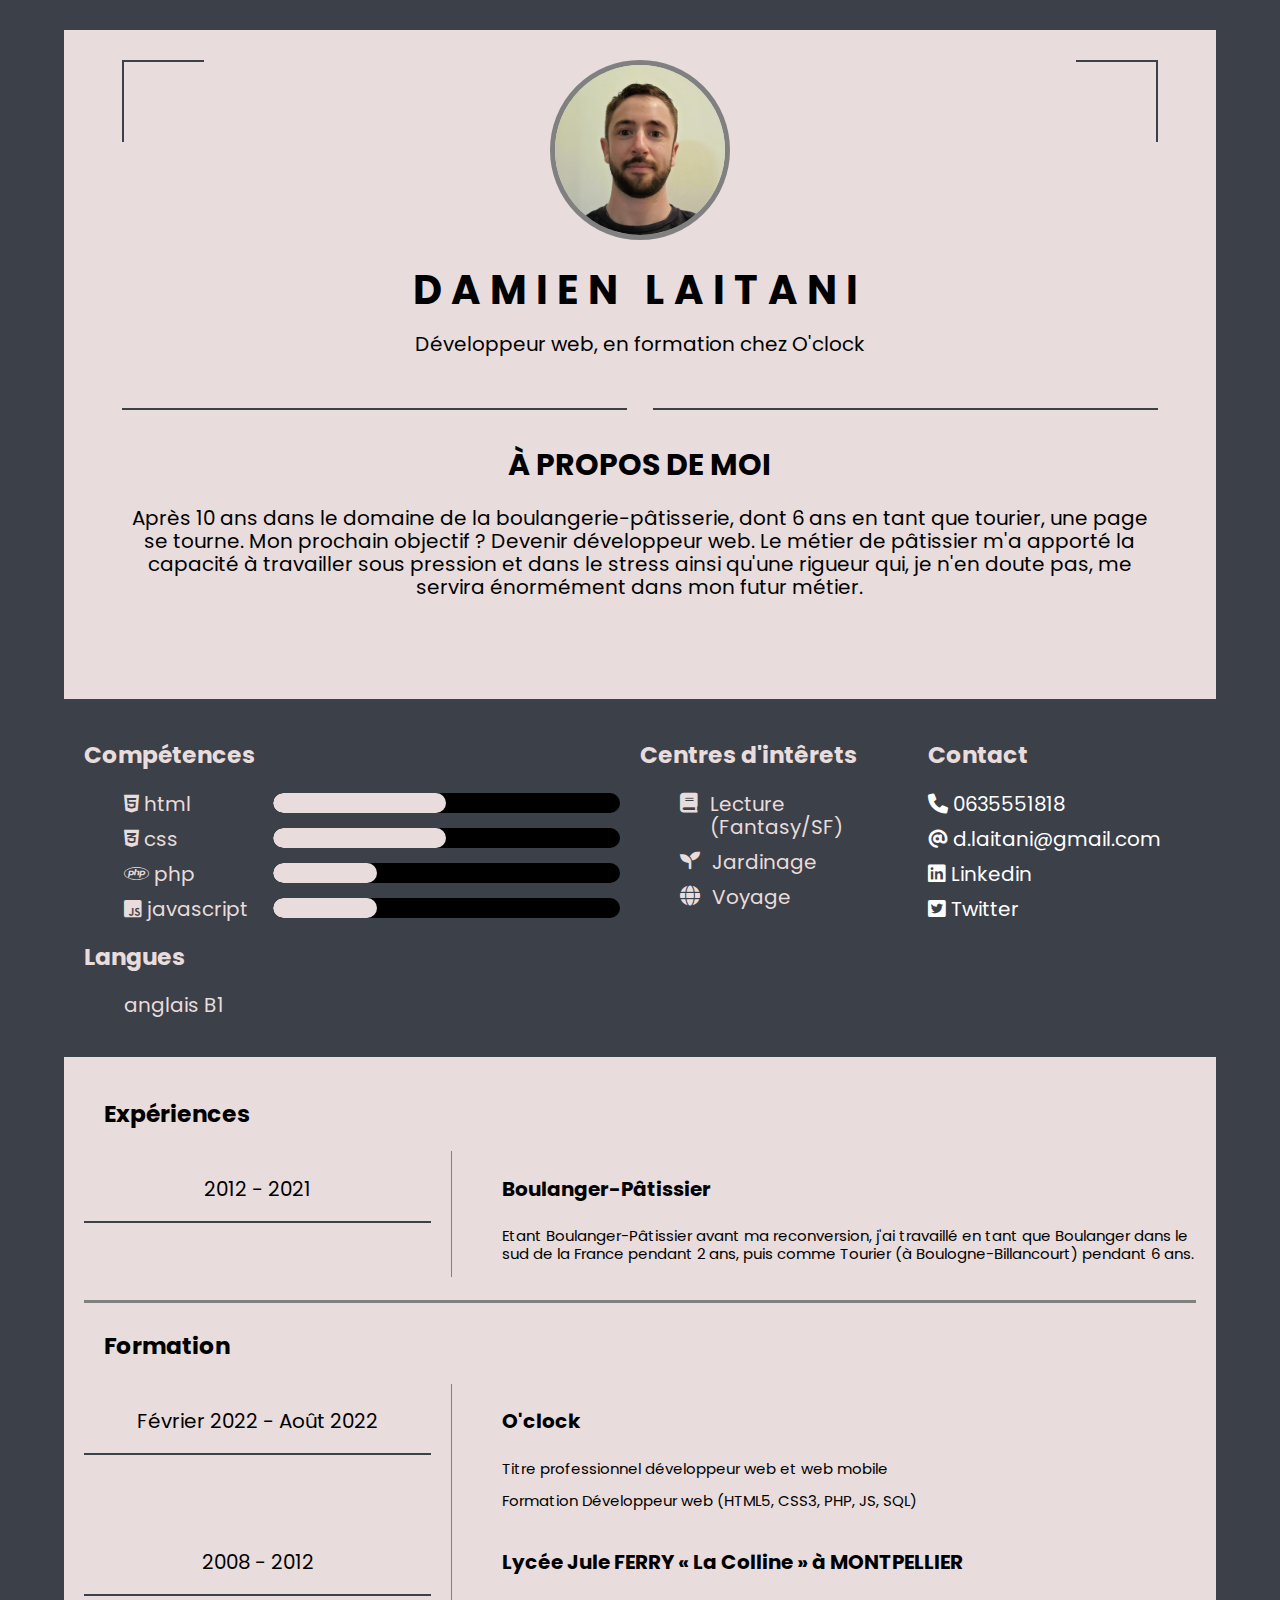
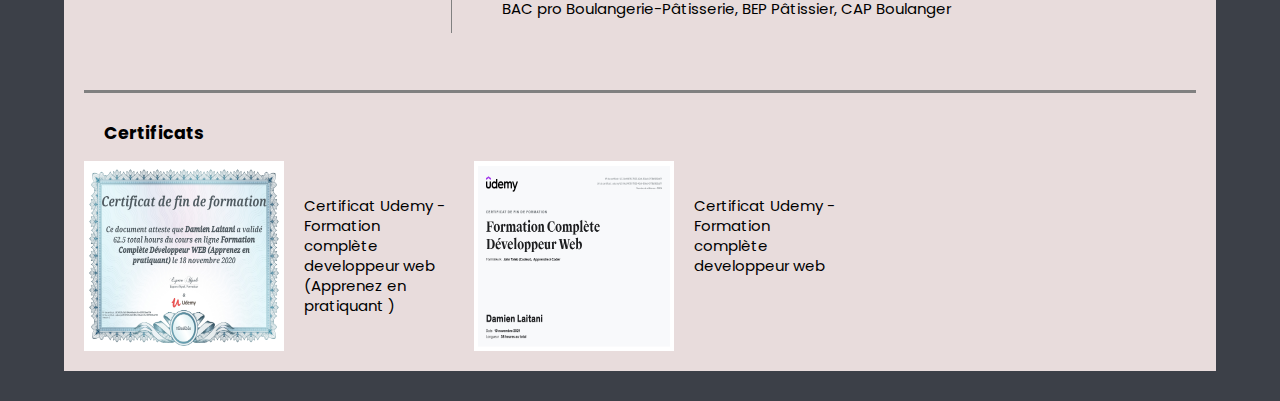
==== index.html @ facebe85 "css + icon" ====
<!DOCTYPE html>
<html lang="fr">

<head>
    <meta charset="UTF-8">
    <meta name="viewport" content="width=device-width, initial-scale=1.0">
    <title>CV - Damien Laitani</title>
    <link rel="preconnect" href="https://fonts.googleapis.com">
    <link rel="preconnect" href="https://fonts.gstatic.com" crossorigin>
    <link href="https://fonts.googleapis.com/css2?family=Poppins&display=swap" rel="stylesheet">
    <link rel="stylesheet" href="https://cdnjs.cloudflare.com/ajax/libs/font-awesome/6.0.0/css/all.min.css"
        integrity="sha512-9usAa10IRO0HhonpyAIVpjrylPvoDwiPUiKdWk5t3PyolY1cOd4DSE0Ga+ri4AuTroPR5aQvXU9xC6qOPnzFeg=="
        crossorigin="anonymous" referrerpolicy="no-referrer" />
    <link rel="stylesheet" href="./CSS/normalize.css">
    <link rel="stylesheet" href="./CSS/style.css">
</head>

<body>
    <div class="container">
        <header role="banner" class="header">
            <div class="header__image">
                <div class="coin left__coin"></div>
                <img src="./images/photo_profil.jpg" alt="" class="header__photo-profil">
                <div class="coin right__coin"></div>
            </div>
            <h1 class="header__title">damien laitani</h1>
            <p class="header__title__def">Développeur web, en formation chez O'clock</p>
            <div class="container__lines">
                <span class="lines left"></span>
                <span class="circle"></span>
                <span class="lines right"></span>
            </div>
            <h2 class="header__under-title">à propos de moi</h2>
            <p class="header__under-title__def">
                Après 10 ans dans le domaine de la boulangerie-pâtisserie, dont 6 ans en tant que tourier, une page se
                tourne.
                Mon prochain objectif ? Devenir développeur web.
                Le métier de pâtissier m'a apporté la capacité à travailler sous pression et dans le stress ainsi qu'une
                rigueur qui, je n'en doute pas, me servira énormément dans mon futur métier.
            </p>
        </header>
        <main>
            <section class="sections middle__section">
                <div class="middle__info competences">
                    <h3 class="section__middle__title">Compétences</h3>
                    <ul>

                        <li><span class="name__language"><i class="fa-brands fa-html5"></i> html</span> <span
                                class="container__bar"><span class="progress html__bar"></span></span></li>
                        <li><span class="name__language"><i class="fa-brands fa-css3-alt"></i> css</span> <span
                                class="container__bar"><span class="progress css__bar"></span></span></li>
                        <li><span class="name__language"><i class="fa-brands fa-php"></i> php</span> <span
                                class="container__bar"><span class="progress php__bar"></span></span></li>
                        <li><span class="name__language"><i class="fa-brands fa-js-square"></i> javascript</span>
                            <span class="container__bar"><span class="progress js__bar"></span></span></li>
                    </ul>
                    <h3 class="section__middle__title">Langues</h3>
                    <ul>
                        <li>anglais B1</li>
                    </ul>
                </div>
                <div class="middle__info interet">
                    <h3 class="section__middle__title">Centres d'intêrets</h3>
                    <ul>
                        <li><i class="fa-solid fa-book"></i> Lecture (Fantasy/SF)</li>
                        <li><i class="fa-solid fa-seedling"></i> Jardinage</li>
                        <li><i class="fa-solid fa-globe"></i> Voyage</li>
                    </ul>
                </div>
                <div class="middle__info contact">
                    <h3 class="section__middle__title">Contact</h3>
                    <a href="tel:+3335551818"><i class="fa-solid fa-phone"></i> 0635551818</a>
                    <a href="mailto:d.laitani@gmail.com"><i class="fa-solid fa-at"></i> d.laitani@gmail.com</a>
                    <a href="#"><i class="fa-brands fa-linkedin"></i> Linkedin</a>
                    <a href="#"><i class="fa-brands fa-twitter-square"></i> Twitter</a>
                </div>
            </section>

            <section class="sections main__section">
                <h3 class="section__main__title">Expériences</h3>

                <div class="container__item">
                    <div class="dates works__dates">
                        <p>2012 - 2021</p>
                    </div>
                    <div class="info__date works__experiences">
                        <h4>Boulanger-Pâtissier</h4>
                        <p>
                            Etant Boulanger-Pâtissier avant ma reconversion, j'ai travaillé en tant que Boulanger dans
                            le sud de
                            la France pendant 2 ans, puis comme Tourier (à Boulogne-Billancourt) pendant 6 ans.
                        </p>
                    </div>
                </div>

                <h3 class="section__main__title">Formation</h3>
                <div class="container__item">
                    <div class="dates formations__dates">
                        <p>Février 2022 - Août 2022</p>
                    </div>
                    <div class="info__date formations__names">
                        <h4>O'clock</h4>
                        <p>
                            Titre professionnel développeur web et web mobile
                        </p>
                        <p>
                            Formation Développeur web (HTML5, CSS3, PHP, JS, SQL)
                        </p>
                    </div>
                </div>

                <div class="container__item">
                    <div class="dates formations__dates">
                        <p>2008 - 2012</p>
                    </div>
                    <div class="info__date formations__names">
                        <h4>Lycée Jule FERRY « La Colline » à MONTPELLIER</h4>
                        <p>
                            BAC pro Boulangerie-Pâtisserie, BEP Pâtissier, CAP Boulanger
                        </p>
                    </div>
                </div>
            </section>
        </main>
        <footer>
            <h3 class="footer__title">Certificats</h3>
            <div class="footer__container__items">
                <div class="footer__item">
                    <img width="200px" src="./images/certificat1.jpg" alt="certificat Udemy">
                    <p>Certificat Udemy - Formation complète developpeur web (Apprenez en pratiquant )</p>
                </div>
                <div class="footer__item">
                    <img width="200px" src="./images/certificat2.jpg" alt="certificat Udemy">
                    <p>Certificat Udemy - Formation complète developpeur web</p>
                </div>
            </div>


        </footer>
    </div>

</body>

</html>
---- CSS/style.css ----
html {
    font-size: 62.5%;
    --background_fond: #3c4048;
    --background_color-light: #e8dcdc;
}


body {
    font-size: 2rem;
    font-family: 'Poppins', sans-serif;
    background-color: var(--background_fond);
}

/* Style du HEADER */

.container {
    width: 90%;
    margin: 3rem auto;
    background-color: var(--background_color-light);
}

.header {
    width: 90%;
    margin: 3rem auto;
    padding-bottom: 5rem;
    text-align: center;
}

.header__image {
    display: flex;
    justify-content: space-between;
    padding-top: 3rem;
}

.coin {
    width: 8rem;
    height: 8rem;
}

.left__coin {
    border-top: 2px solid var(--background_fond);
    border-left: 2px solid var(--background_fond);
}
.right__coin {
    border-top: 2px solid var(--background_fond);
    border-right: 2px solid var(--background_fond);
}

.header__photo-profil {
    width: 17rem;
    height: 17rem;
    border-radius: 50%;
    border: 0.5rem solid gray;  
}
.header__title {
    margin-bottom: 0;
    letter-spacing: 1rem;
}

.header__title__def {
    padding-bottom: 2rem;
}

.header__title,
.header__under-title {
    text-transform: uppercase;
}


.header__under-title__def {
    text-align: center;
}

.container__lines {
    display: flex;
    justify-content: center;
    align-items: center;
}

.header .lines {
    display: inline-block;
    position: relative;
    height: 0;
    width: 50%;
    border-bottom: 2px solid var(--background_fond);
    animation: animLines 3s ease-out;
}

.header .right {
    transform-origin: right;
}

.header .left {
    transform-origin: left;
}

.circle {
    display: inline-block;
    width: 13px;
    height: 13px;
    border: 2px solid var(--background_fond);
    border-radius: 50%;
    margin: 0.5rem;
    opacity: 0;
    animation: animCircle 2s ease-out 1.5s forwards;
}

/* Style du middle__section */

.middle__section {
    display: flex;
    column-gap: 2rem ;
    background-color: var(--background_fond);
    color: var(--background_color-light);
}

.competences {
    flex: 2;
}

.interet {
    flex: 1;  
}

.contact {
    flex: 1;      
}

.section__middle__title,
.middle__section li,
.contact a{
    text-align:left ;
}

.middle__info {
    width: calc(100% / 3);
}

.middle__section ul {
    list-style: none;
}

.middle__section li {
    display: flex;
    justify-content: space-between;
    margin-bottom: 1.2rem;
}

.container__bar {
    display: inline-block;
    width: 70%;
    height: 2rem;
    border-radius: 1rem;
    background-color: black;
    overflow: hidden;
}

.progress {
    display: inline-block;
    width: 50%;
    border-radius: 1rem;
    height: 2rem;
    background-color: var(--background_color-light);
    animation: animProgressBar 2s ease-out;
    transform-origin: left;

}

.php__bar,
.js__bar {
    width: 30%;
}

.competences li:nth-child(4n) {
    content: '\f3b9';
}

.interet li {
    justify-content: flex-start;
}

.interet i {
    margin-right: 1.2rem;
}

.contact a {
    display: block;
    color: white;
    text-decoration: none;
    margin-bottom: 1.2rem;
}

/* style du main__section*/

.container__item {
    display: flex;
    align-items: baseline;
    column-gap: 2rem;
}

.info__date:first-child {
    border-bottom: 2px solid var(--background_fond);
}

.dates {
    flex: 1;
    border-bottom: 2px solid var(--background_fond);
}

.info__date {
    flex: 2;
    padding-left: 5rem;
    border-left: 1px solid grey;
    text-align: left;
}

.info__date p {
    font-size: 1.5rem;
}

.sections {
    text-align: center;
    padding: 2rem;
}

.section__main__title {
    text-align: left;
    padding-left: 2rem;
}

.section__main__title:not(:first-child) {
    border-top: 3px solid grey;
    padding-top: 3rem;
}

/* Footer */
footer {
    padding: 2rem;
    font-size: 1.5rem;
}

.footer__title {
    border-top: 3px solid grey;
    padding-top: 3rem;
    padding-left: 2rem;
}

.footer__container__items {
    display: flex;
    justify-content: flex-start;
    width: min-content;
}

.footer__item {
    display: flex;
}

.footer__item  p {
    width: 15rem;
    padding: 2rem;
    line-height: 2rem;
}
/* Animations */

@keyframes animLines {
    0% {
        transform: scaleX(0);
        /* opacity: .1; */
    }
    
    100% {
        /* opacity: 1; */
        transform: scaleX(1);
    }
}

@keyframes animProgressBar {
    0% {
        transform: scaleX(0);
    }
    100% {
        transform: scaleX(1);
    }
}

@keyframes animCircle {
    0% {
        opacity: .1;
    }

    15% {
        opacity: .2;
    }

    30% {
        opacity: .5;
    }

    60% {
        opacity: .7;
    }

    100% {
        opacity: 1;
    }
}
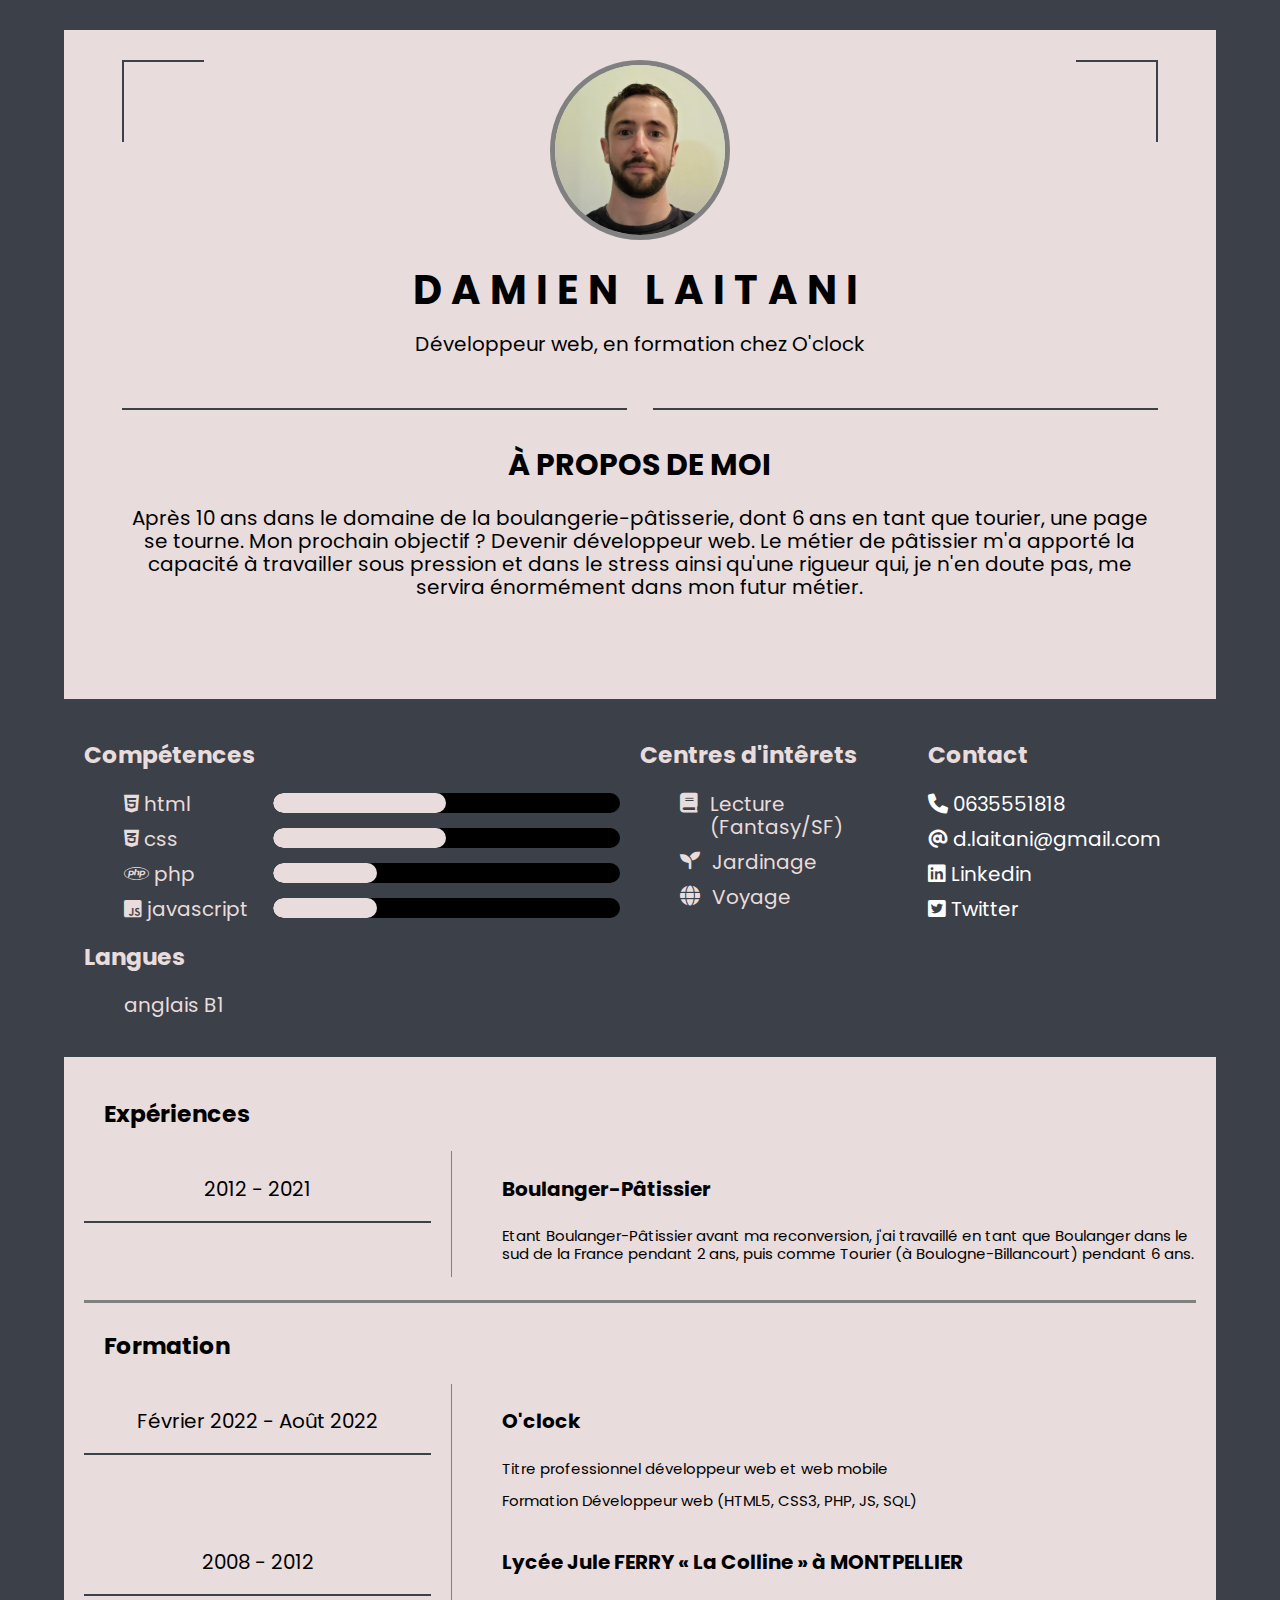
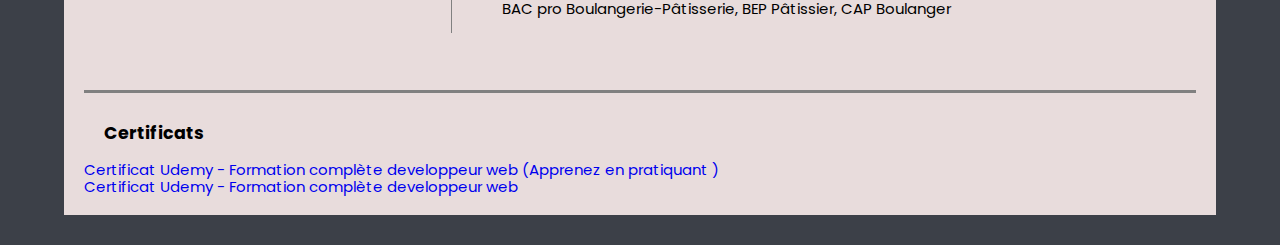
==== commit e9ef3541: "ajout liens vers photos des certifs" ====
--- a/index.html
+++ b/index.html
@@ -122,20 +122,14 @@
                 </div>
             </section>
         </main>
-        <footer>
+        <footer class="footer">
             <h3 class="footer__title">Certificats</h3>
-            <div class="footer__container__items">
-                <div class="footer__item">
-                    <img width="200px" src="./images/certificat1.jpg" alt="certificat Udemy">
-                    <p>Certificat Udemy - Formation complète developpeur web (Apprenez en pratiquant )</p>
-                </div>
-                <div class="footer__item">
-                    <img width="200px" src="./images/certificat2.jpg" alt="certificat Udemy">
-                    <p>Certificat Udemy - Formation complète developpeur web</p>
-                </div>
-            </div>
-
-
+            <a class="footer__item" href="./images/certificat1.jpg" target="_blank">Certificat Udemy - Formation
+                complète developpeur
+                web (Apprenez en pratiquant )</a>
+            <a class="footer__item" href="./images/certificat2.jpg" target="_blank">Certificat Udemy - Formation
+                complète developpeur
+                web</a>
         </footer>
     </div>
 
--- a/CSS/style.css
+++ b/CSS/style.css
@@ -245,20 +245,9 @@
     padding-left: 2rem;
 }
 
-.footer__container__items {
-    display: flex;
-    justify-content: flex-start;
-    width: min-content;
-}
-
 .footer__item {
-    display: flex;
-}
-
-.footer__item  p {
-    width: 15rem;
-    padding: 2rem;
-    line-height: 2rem;
+    display: block;
+    text-decoration: none;
 }
 /* Animations */
 
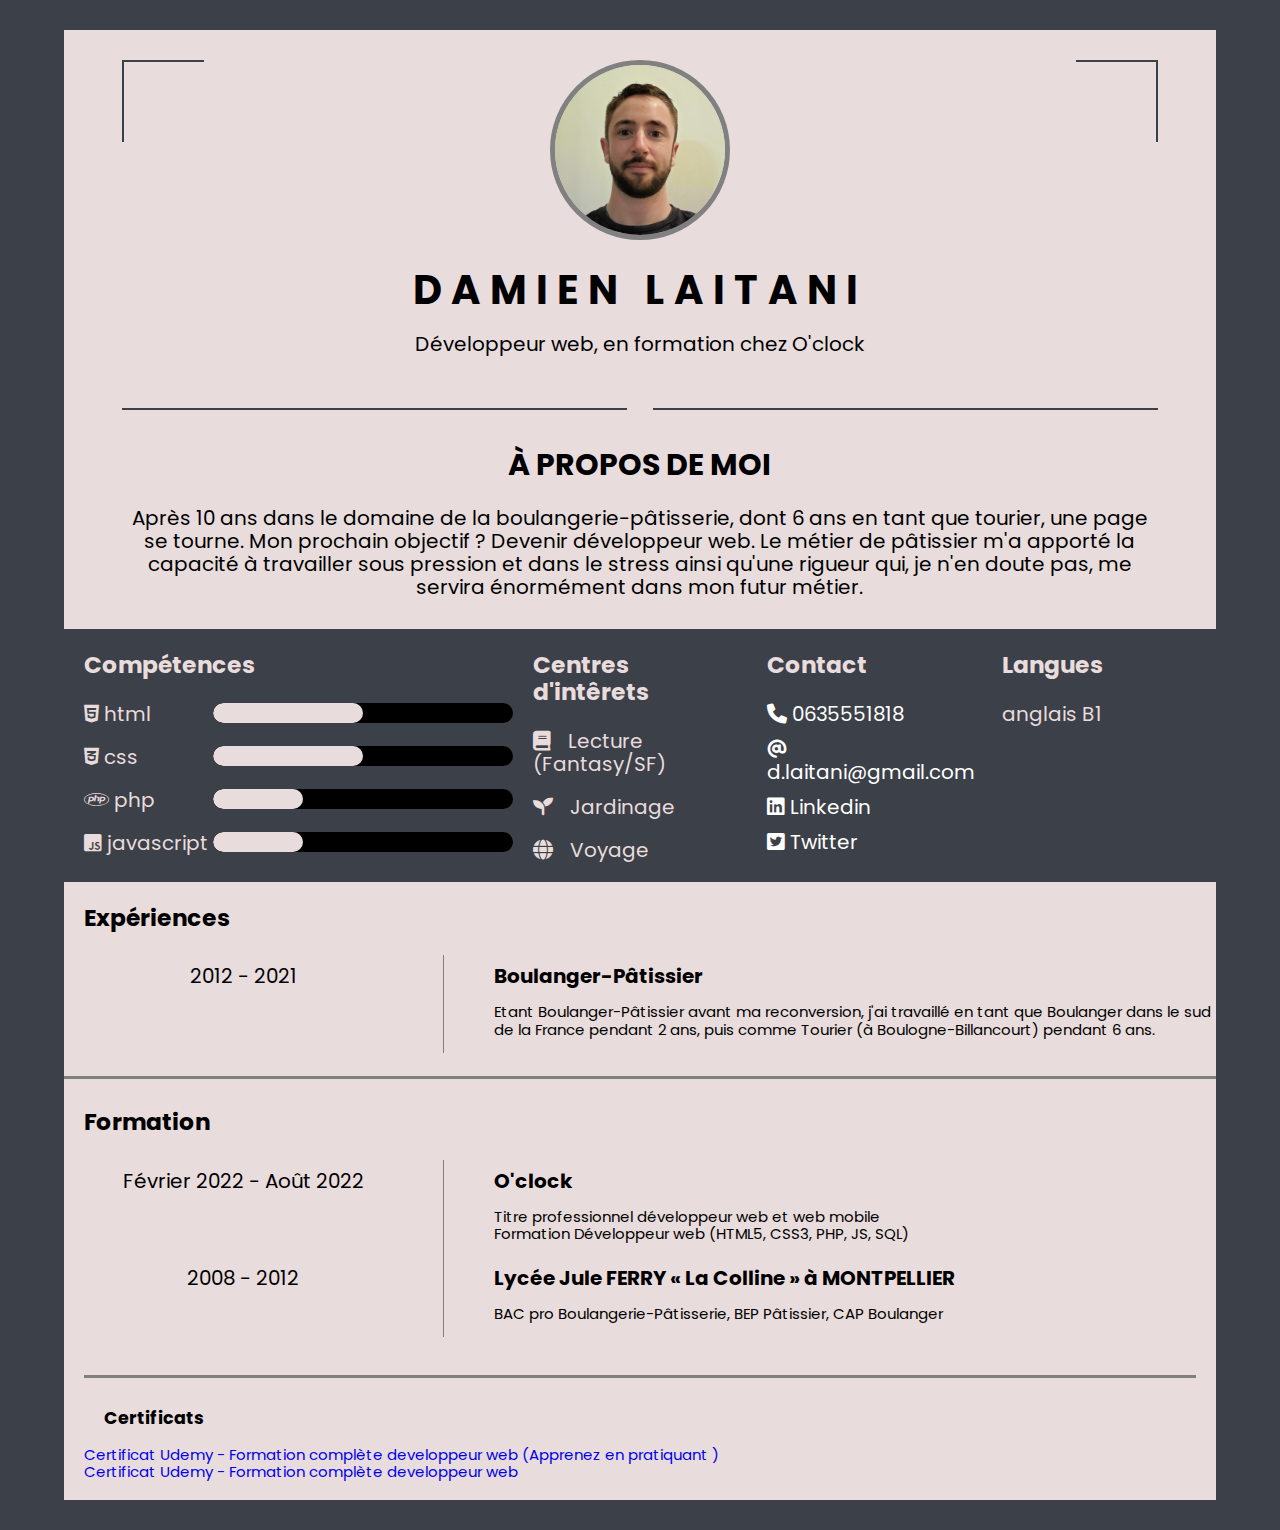
==== commit 19f48b8b: "WIP optimisation affichage" ====
--- a/index.html
+++ b/index.html
@@ -43,30 +43,23 @@
             <section class="sections middle__section">
                 <div class="middle__info competences">
                     <h3 class="section__middle__title">Compétences</h3>
-                    <ul>
+                    <p><span class="name__language"><i class="fa-brands fa-html5"></i> html</span> <span
+                            class="container__bar"><span class="progress html__bar"></span></span></p>
+                    <p><span class="name__language"><i class="fa-brands fa-css3-alt"></i> css</span> <span
+                            class="container__bar"><span class="progress css__bar"></span></span></p>
+                    <p><span class="name__language"><i class="fa-brands fa-php"></i> php</span> <span
+                            class="container__bar"><span class="progress php__bar"></span></span></p>
+                    <p><span class="name__language"><i class="fa-brands fa-js-square"></i> javascript</span>
+                        <span class="container__bar"><span class="progress js__bar"></span></span></p>
+                </div>
 
-                        <li><span class="name__language"><i class="fa-brands fa-html5"></i> html</span> <span
-                                class="container__bar"><span class="progress html__bar"></span></span></li>
-                        <li><span class="name__language"><i class="fa-brands fa-css3-alt"></i> css</span> <span
-                                class="container__bar"><span class="progress css__bar"></span></span></li>
-                        <li><span class="name__language"><i class="fa-brands fa-php"></i> php</span> <span
-                                class="container__bar"><span class="progress php__bar"></span></span></li>
-                        <li><span class="name__language"><i class="fa-brands fa-js-square"></i> javascript</span>
-                            <span class="container__bar"><span class="progress js__bar"></span></span></li>
-                    </ul>
-                    <h3 class="section__middle__title">Langues</h3>
-                    <ul>
-                        <li>anglais B1</li>
-                    </ul>
-                </div>
                 <div class="middle__info interet">
                     <h3 class="section__middle__title">Centres d'intêrets</h3>
-                    <ul>
-                        <li><i class="fa-solid fa-book"></i> Lecture (Fantasy/SF)</li>
-                        <li><i class="fa-solid fa-seedling"></i> Jardinage</li>
-                        <li><i class="fa-solid fa-globe"></i> Voyage</li>
-                    </ul>
+                    <p class="item"><i class="fa-solid fa-book"></i> Lecture (Fantasy/SF)</p>
+                    <p class="item"><i class="fa-solid fa-seedling"></i> Jardinage</p>
+                    <p class="item"><i class="fa-solid fa-globe"></i> Voyage</p>
                 </div>
+
                 <div class="middle__info contact">
                     <h3 class="section__middle__title">Contact</h3>
                     <a href="tel:+3335551818"><i class="fa-solid fa-phone"></i> 0635551818</a>
@@ -74,17 +67,21 @@
                     <a href="#"><i class="fa-brands fa-linkedin"></i> Linkedin</a>
                     <a href="#"><i class="fa-brands fa-twitter-square"></i> Twitter</a>
                 </div>
+
+                <div class="middle__info language">
+                    <h3 class="section__middle__title">Langues</h3>
+                    <p>anglais B1</p>
+                </div>
             </section>
 
             <section class="sections main__section">
                 <h3 class="section__main__title">Expériences</h3>
 
                 <div class="container__item">
-                    <div class="dates works__dates">
-                        <p>2012 - 2021</p>
-                    </div>
+
+                    <p class="date">2012 - 2021</p>
                     <div class="info__date works__experiences">
-                        <h4>Boulanger-Pâtissier</h4>
+                        <h4 class="section__main__under-title">Boulanger-Pâtissier</h4>
                         <p>
                             Etant Boulanger-Pâtissier avant ma reconversion, j'ai travaillé en tant que Boulanger dans
                             le sud de
@@ -95,26 +92,22 @@
 
                 <h3 class="section__main__title">Formation</h3>
                 <div class="container__item">
-                    <div class="dates formations__dates">
-                        <p>Février 2022 - Août 2022</p>
-                    </div>
+
+                    <p class="date">Février 2022 - Août 2022</p>
                     <div class="info__date formations__names">
-                        <h4>O'clock</h4>
+                        <h4 class="section__main__under-title">O'clock</h4>
                         <p>
-                            Titre professionnel développeur web et web mobile
-                        </p>
-                        <p>
+                            Titre professionnel développeur web et web mobile <br>
                             Formation Développeur web (HTML5, CSS3, PHP, JS, SQL)
                         </p>
                     </div>
                 </div>
 
                 <div class="container__item">
-                    <div class="dates formations__dates">
-                        <p>2008 - 2012</p>
-                    </div>
+
+                    <p class="date">2008 - 2012</p>
                     <div class="info__date formations__names">
-                        <h4>Lycée Jule FERRY « La Colline » à MONTPELLIER</h4>
+                        <h4 class="section__main__under-title">Lycée Jule FERRY « La Colline » à MONTPELLIER</h4>
                         <p>
                             BAC pro Boulangerie-Pâtisserie, BEP Pâtissier, CAP Boulanger
                         </p>
--- a/CSS/style.css
+++ b/CSS/style.css
@@ -21,8 +21,8 @@
 
 .header {
     width: 90%;
-    margin: 3rem auto;
-    padding-bottom: 5rem;
+    margin: auto;
+    padding-bottom: 1rem;
     text-align: center;
 }
 
@@ -110,6 +110,7 @@
 .middle__section {
     display: flex;
     column-gap: 2rem ;
+    padding-left: 2rem;
     background-color: var(--background_fond);
     color: var(--background_color-light);
 }
@@ -125,9 +126,12 @@
 .contact {
     flex: 1;      
 }
+.language {
+    flex: 1;      
+}
 
 .section__middle__title,
-.middle__section li,
+.middle__section p,
 .contact a{
     text-align:left ;
 }
@@ -136,14 +140,14 @@
     width: calc(100% / 3);
 }
 
-.middle__section ul {
-    list-style: none;
-}
-
-.middle__section li {
+.competences p {
     display: flex;
     justify-content: space-between;
     margin-bottom: 1.2rem;
+}
+
+.item {
+    text-align: left;
 }
 
 .container__bar {
@@ -198,18 +202,15 @@
     column-gap: 2rem;
 }
 
-.info__date:first-child {
-    border-bottom: 2px solid var(--background_fond);
-}
-
-.dates {
+.date {
     flex: 1;
-    border-bottom: 2px solid var(--background_fond);
+    margin: 0;
 }
 
 .info__date {
     flex: 2;
     padding-left: 5rem;
+    padding-right: 0.5rem;
     border-left: 1px solid grey;
     text-align: left;
 }
@@ -220,7 +221,6 @@
 
 .sections {
     text-align: center;
-    padding: 2rem;
 }
 
 .section__main__title {
@@ -231,6 +231,10 @@
 .section__main__title:not(:first-child) {
     border-top: 3px solid grey;
     padding-top: 3rem;
+}
+
+.section__main__under-title {
+    margin: 1rem 0;
 }
 
 /* Footer */
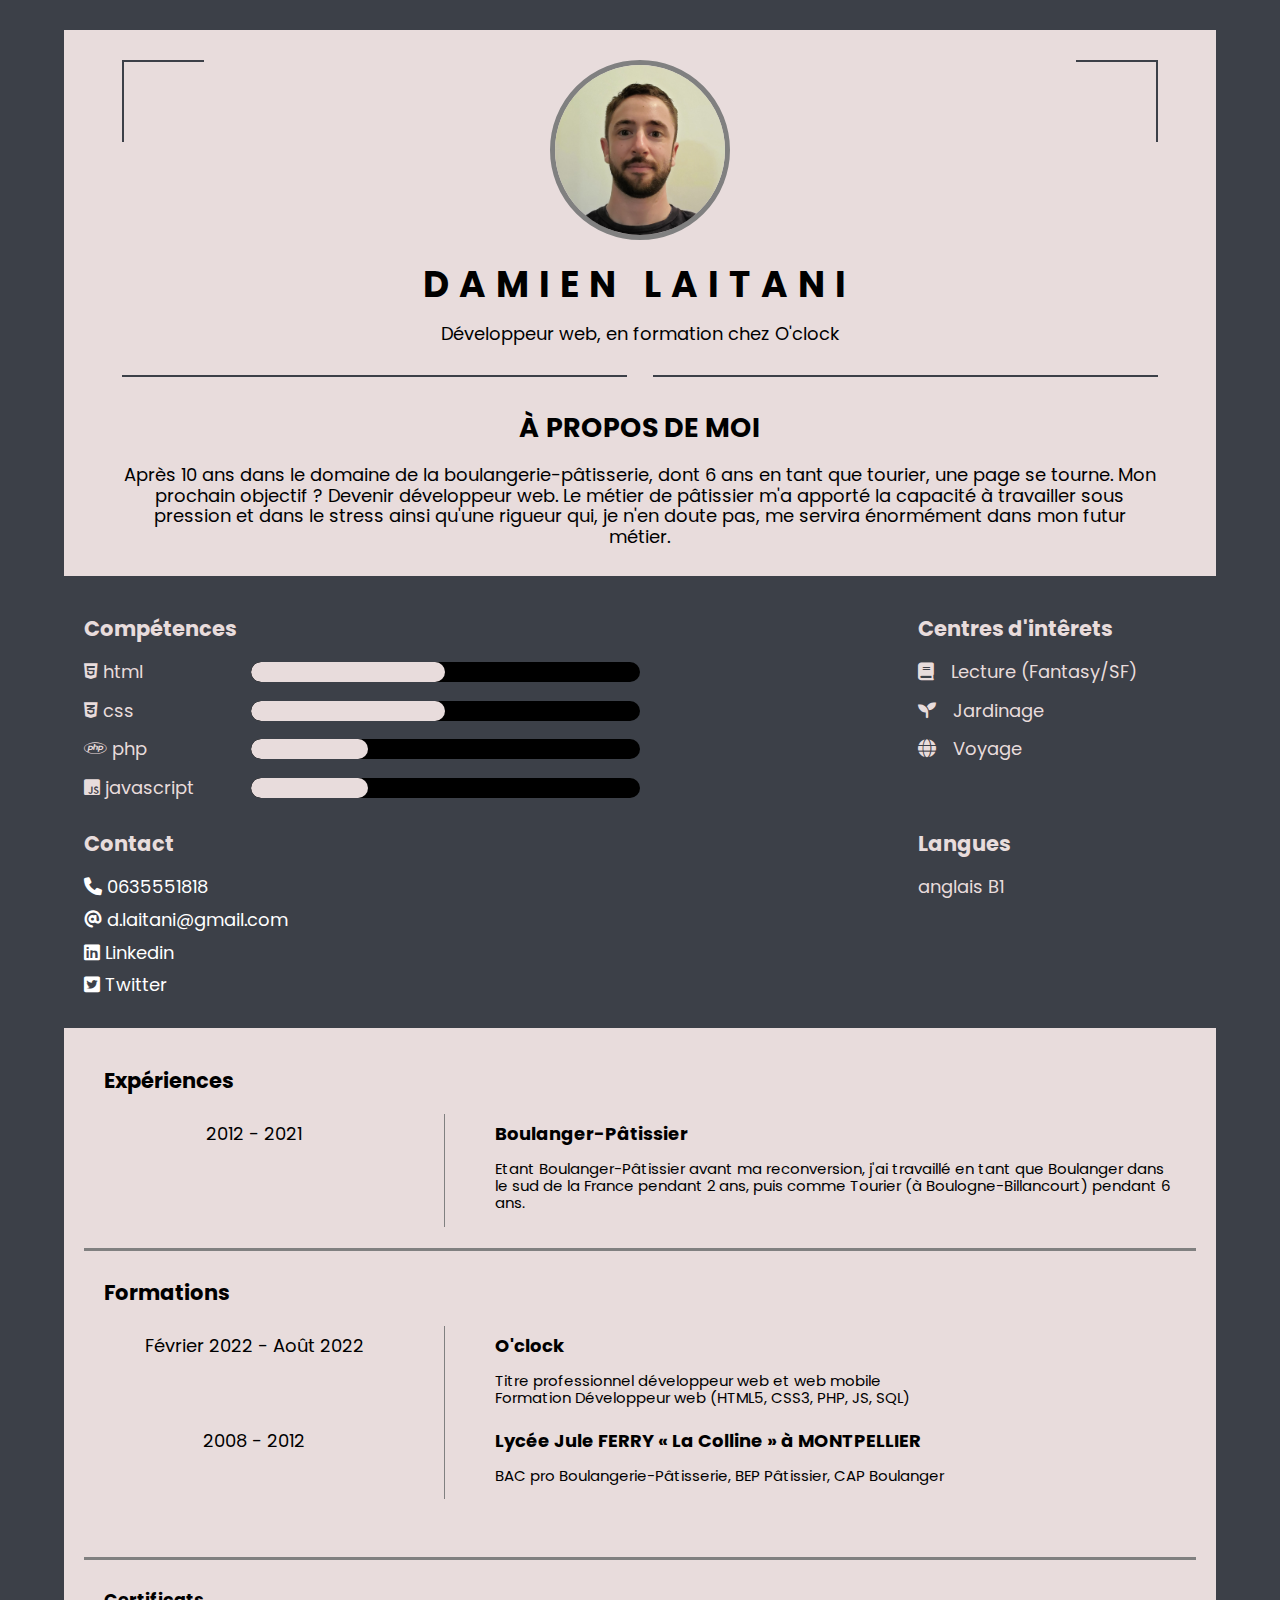
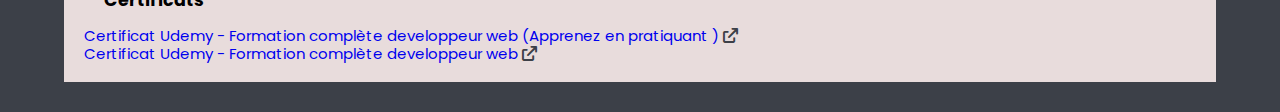
==== commit a4b05c7a: "ajout du responsive + icon footer" ====
--- a/index.html
+++ b/index.html
@@ -31,7 +31,7 @@
                 <span class="lines right"></span>
             </div>
             <h2 class="header__under-title">à propos de moi</h2>
-            <p class="header__under-title__def">
+            <p class="header__under-def">
                 Après 10 ans dans le domaine de la boulangerie-pâtisserie, dont 6 ans en tant que tourier, une page se
                 tourne.
                 Mon prochain objectif ? Devenir développeur web.
@@ -90,7 +90,7 @@
                     </div>
                 </div>
 
-                <h3 class="section__main__title">Formation</h3>
+                <h3 class="section__main__title">Formations</h3>
                 <div class="container__item">
 
                     <p class="date">Février 2022 - Août 2022</p>
@@ -119,10 +119,10 @@
             <h3 class="footer__title">Certificats</h3>
             <a class="footer__item" href="./images/certificat1.jpg" target="_blank">Certificat Udemy - Formation
                 complète developpeur
-                web (Apprenez en pratiquant )</a>
+                web (Apprenez en pratiquant ) <i class="fa fa-external-link"></i></a>
             <a class="footer__item" href="./images/certificat2.jpg" target="_blank">Certificat Udemy - Formation
                 complète developpeur
-                web</a>
+                web <i class="fa fa-external-link"></i></a>
         </footer>
     </div>
 
--- a/CSS/style.css
+++ b/CSS/style.css
@@ -6,7 +6,7 @@
 
 
 body {
-    font-size: 2rem;
+    font-size: 1.8rem;
     font-family: 'Poppins', sans-serif;
     background-color: var(--background_fond);
 }
@@ -58,7 +58,7 @@
 }
 
 .header__title__def {
-    padding-bottom: 2rem;
+    /* padding-bottom: 2rem; */
 }
 
 .header__title,
@@ -67,7 +67,7 @@
 }
 
 
-.header__under-title__def {
+.header__under-def {
     text-align: center;
 }
 
@@ -109,35 +109,35 @@
 
 .middle__section {
     display: flex;
-    column-gap: 2rem ;
-    padding-left: 2rem;
+    flex-wrap: nowrap;
+    column-gap: 2rem;
     background-color: var(--background_fond);
     color: var(--background_color-light);
 }
 
 .competences {
-    flex: 2;
+    /* flex: 2; */
+    width: calc(100%/2);
 }
 
 .interet {
-    flex: 1;  
+    /* flex: 1;   */
+    width: calc(100%/4);
 }
 
 .contact {
-    flex: 1;      
+    /* flex: 1;   */
+    width: calc(100%/4);    
 }
 .language {
-    flex: 1;      
+    /* flex: 0.5;   */
+    width: calc(100%/4);    
 }
 
 .section__middle__title,
 .middle__section p,
 .contact a{
     text-align:left ;
-}
-
-.middle__info {
-    width: calc(100% / 3);
 }
 
 .competences p {
@@ -210,7 +210,7 @@
 .info__date {
     flex: 2;
     padding-left: 5rem;
-    padding-right: 0.5rem;
+    padding-right: 2rem;
     border-left: 1px solid grey;
     text-align: left;
 }
@@ -221,6 +221,7 @@
 
 .sections {
     text-align: center;
+    padding: 2rem;
 }
 
 .section__main__title {
@@ -253,6 +254,10 @@
     display: block;
     text-decoration: none;
 }
+
+.fa-external-link {
+    color: var(--background_fond);
+}
 /* Animations */
 
 @keyframes animLines {
@@ -297,3 +302,32 @@
         opacity: 1;
     }
 }
+
+
+@media screen and (max-width: 1450px) {
+    .middle__section {
+        flex-wrap: wrap;
+        justify-content: space-between;
+        align-items: baseline;
+    }
+}
+
+@media screen and (max-width: 1150px) {
+    
+    .middle__info {
+        width: 30rem;
+    }
+}
+
+@media screen and (max-width: 740px) {
+    .header__under-def {
+        font-size: 1.5rem;
+    }
+    .middle__section {
+        justify-content: center;
+    }
+    .middle__info {
+        width: 100%;
+    }
+
+}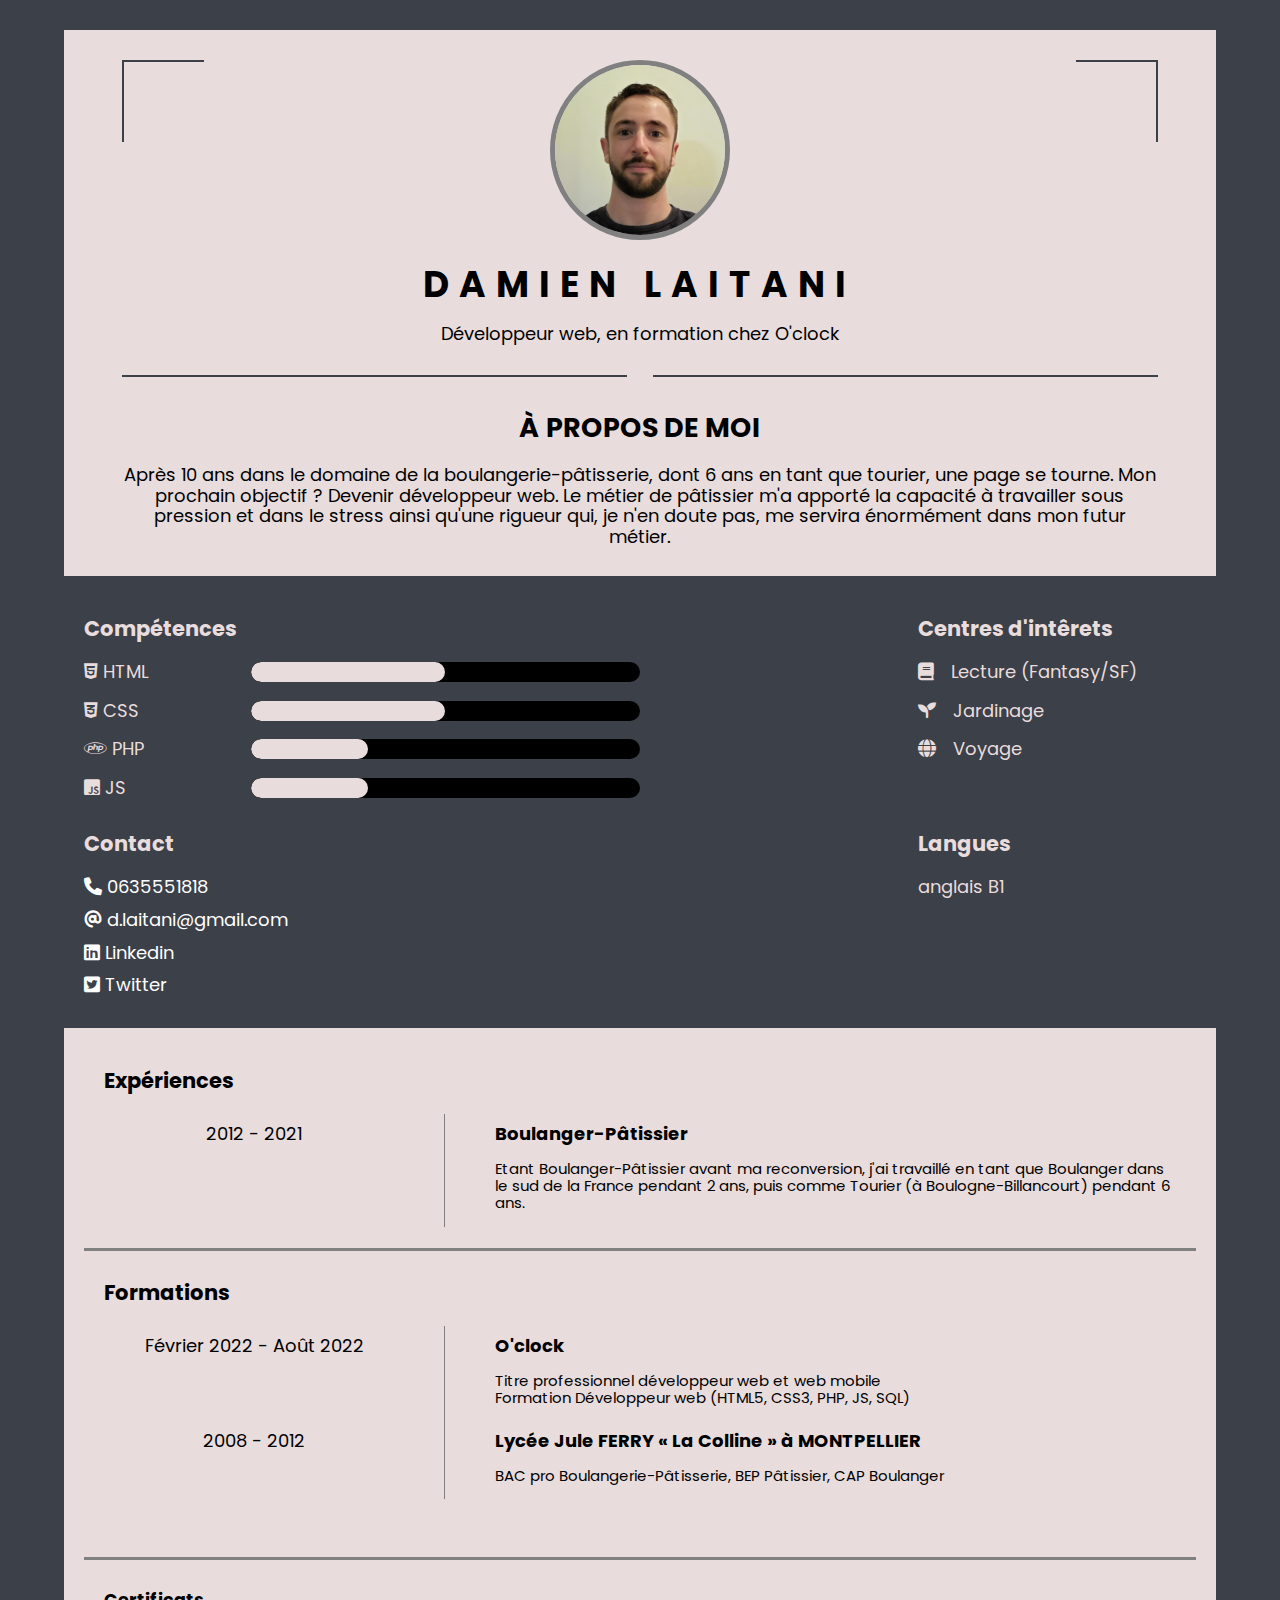
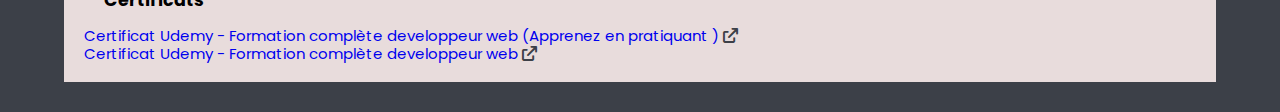
==== commit 885f392e: "HTML - mise en Majuscule des compétences" ====
--- a/index.html
+++ b/index.html
@@ -43,13 +43,13 @@
             <section class="sections middle__section">
                 <div class="middle__info competences">
                     <h3 class="section__middle__title">Compétences</h3>
-                    <p><span class="name__language"><i class="fa-brands fa-html5"></i> html</span> <span
+                    <p><span class="name__language"><i class="fa-brands fa-html5"></i> HTML</span> <span
                             class="container__bar"><span class="progress html__bar"></span></span></p>
-                    <p><span class="name__language"><i class="fa-brands fa-css3-alt"></i> css</span> <span
+                    <p><span class="name__language"><i class="fa-brands fa-css3-alt"></i> CSS</span> <span
                             class="container__bar"><span class="progress css__bar"></span></span></p>
-                    <p><span class="name__language"><i class="fa-brands fa-php"></i> php</span> <span
+                    <p><span class="name__language"><i class="fa-brands fa-php"></i> PHP</span> <span
                             class="container__bar"><span class="progress php__bar"></span></span></p>
-                    <p><span class="name__language"><i class="fa-brands fa-js-square"></i> javascript</span>
+                    <p><span class="name__language"><i class="fa-brands fa-js-square"></i> JS</span>
                         <span class="container__bar"><span class="progress js__bar"></span></span></p>
                 </div>
 
--- a/CSS/style.css
+++ b/CSS/style.css
@@ -55,10 +55,6 @@
 .header__title {
     margin-bottom: 0;
     letter-spacing: 1rem;
-}
-
-.header__title__def {
-    /* padding-bottom: 2rem; */
 }
 
 .header__title,
@@ -131,7 +127,7 @@
 }
 .language {
     /* flex: 0.5;   */
-    width: calc(100%/4);    
+    width: calc(100%/6);    
 }
 
 .section__middle__title,
@@ -310,6 +306,10 @@
         justify-content: space-between;
         align-items: baseline;
     }
+    .language {
+        /* flex: 0.5;   */
+        width: calc(100%/4);    
+    }
 }
 
 @media screen and (max-width: 1150px) {
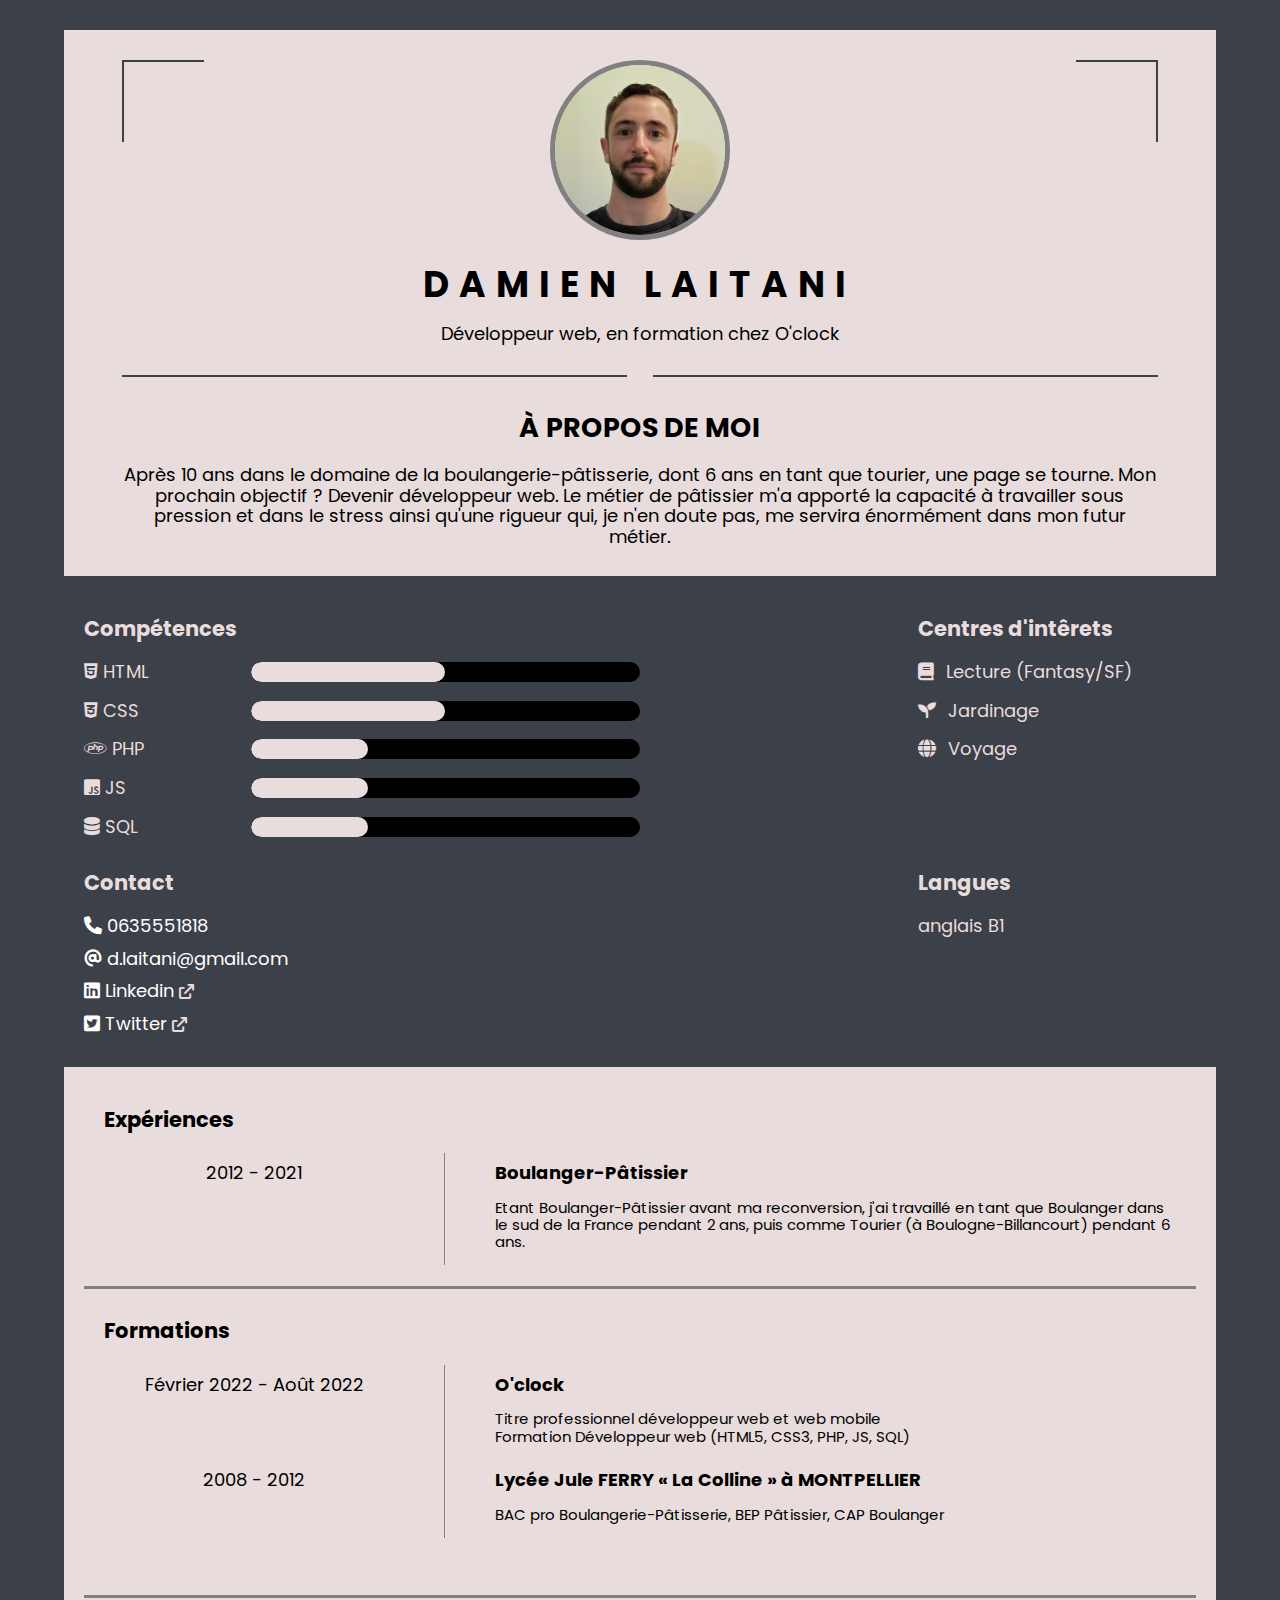
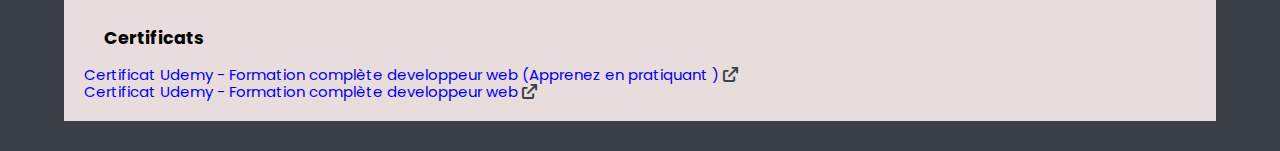
==== commit a5d34a42: "ajout href contact + :hover sur les balises 'a'" ====
--- a/index.html
+++ b/index.html
@@ -43,29 +43,43 @@
             <section class="sections middle__section">
                 <div class="middle__info competences">
                     <h3 class="section__middle__title">Compétences</h3>
-                    <p><span class="name__language"><i class="fa-brands fa-html5"></i> HTML</span> <span
-                            class="container__bar"><span class="progress html__bar"></span></span></p>
-                    <p><span class="name__language"><i class="fa-brands fa-css3-alt"></i> CSS</span> <span
-                            class="container__bar"><span class="progress css__bar"></span></span></p>
-                    <p><span class="name__language"><i class="fa-brands fa-php"></i> PHP</span> <span
-                            class="container__bar"><span class="progress php__bar"></span></span></p>
-                    <p><span class="name__language"><i class="fa-brands fa-js-square"></i> JS</span>
-                        <span class="container__bar"><span class="progress js__bar"></span></span></p>
+                    <p>
+                        <span class="name__language"><i class="fa-brands fa-html5"></i> HTML</span>
+                        <span class="container__bar"><span class="progress html__bar"></span></span>
+                    </p>
+                    <p>
+                        <span class="name__language"><i class="fa-brands fa-css3-alt"></i> CSS</span>
+                        <span class="container__bar"><span class="progress css__bar"></span></span>
+                    </p>
+                    <p>
+                        <span class="name__language"><i class="fa-brands fa-php"></i> PHP</span>
+                        <span class="container__bar"><span class="progress php__bar"></span></span>
+                    </p>
+                    <p>
+                        <span class="name__language"><i class="fa-brands fa-js-square"></i> JS</span>
+                        <span class="container__bar"><span class="progress js__bar"></span></span>
+                    </p>
+                    <p>
+                        <span class="name__language"><i class="fa fa-database" aria-hidden="true"></i> SQL</span>
+                        <span class="container__bar"><span class="progress js__bar"></span></span>
+                    </p>
                 </div>
 
                 <div class="middle__info interet">
                     <h3 class="section__middle__title">Centres d'intêrets</h3>
-                    <p class="item"><i class="fa-solid fa-book"></i> Lecture (Fantasy/SF)</p>
-                    <p class="item"><i class="fa-solid fa-seedling"></i> Jardinage</p>
-                    <p class="item"><i class="fa-solid fa-globe"></i> Voyage</p>
+                    <p class="item"><i class="fa-solid fa-book"></i>Lecture (Fantasy/SF)</p>
+                    <p class="item"><i class="fa-solid fa-seedling"></i>Jardinage</p>
+                    <p class="item"><i class="fa-solid fa-globe"></i>Voyage</p>
                 </div>
 
                 <div class="middle__info contact">
                     <h3 class="section__middle__title">Contact</h3>
                     <a href="tel:+3335551818"><i class="fa-solid fa-phone"></i> 0635551818</a>
                     <a href="mailto:d.laitani@gmail.com"><i class="fa-solid fa-at"></i> d.laitani@gmail.com</a>
-                    <a href="#"><i class="fa-brands fa-linkedin"></i> Linkedin</a>
-                    <a href="#"><i class="fa-brands fa-twitter-square"></i> Twitter</a>
+                    <a href="https://fr.linkedin.com/" target="_blank"><i class="fa-brands fa-linkedin"></i>
+                        Linkedin <i class="fa-light fa fa-external-link"></i></a>
+                    <a href="https://twitter.com/?lang=fr" target="_blank"><i class="fa-brands fa-twitter-square"></i>
+                        Twitter <i class="fa-light fa fa-external-link"></i></a>
                 </div>
 
                 <div class="middle__info language">
--- a/CSS/style.css
+++ b/CSS/style.css
@@ -9,6 +9,10 @@
     font-size: 1.8rem;
     font-family: 'Poppins', sans-serif;
     background-color: var(--background_fond);
+}
+
+a:hover {
+    opacity: 0.5;
 }
 
 /* Style du HEADER */
@@ -185,9 +189,15 @@
 
 .contact a {
     display: block;
+    max-width: max-content;
     color: white;
     text-decoration: none;
     margin-bottom: 1.2rem;
+}
+
+.contact .fa-external-link {
+    color: var(--background_color-light);
+    font-size: 1.5rem;
 }
 
 /* style du main__section*/
@@ -249,9 +259,10 @@
 .footer__item {
     display: block;
     text-decoration: none;
-}
-
-.fa-external-link {
+    max-width: max-content;
+}
+
+.footer .fa-external-link {
     color: var(--background_fond);
 }
 /* Animations */
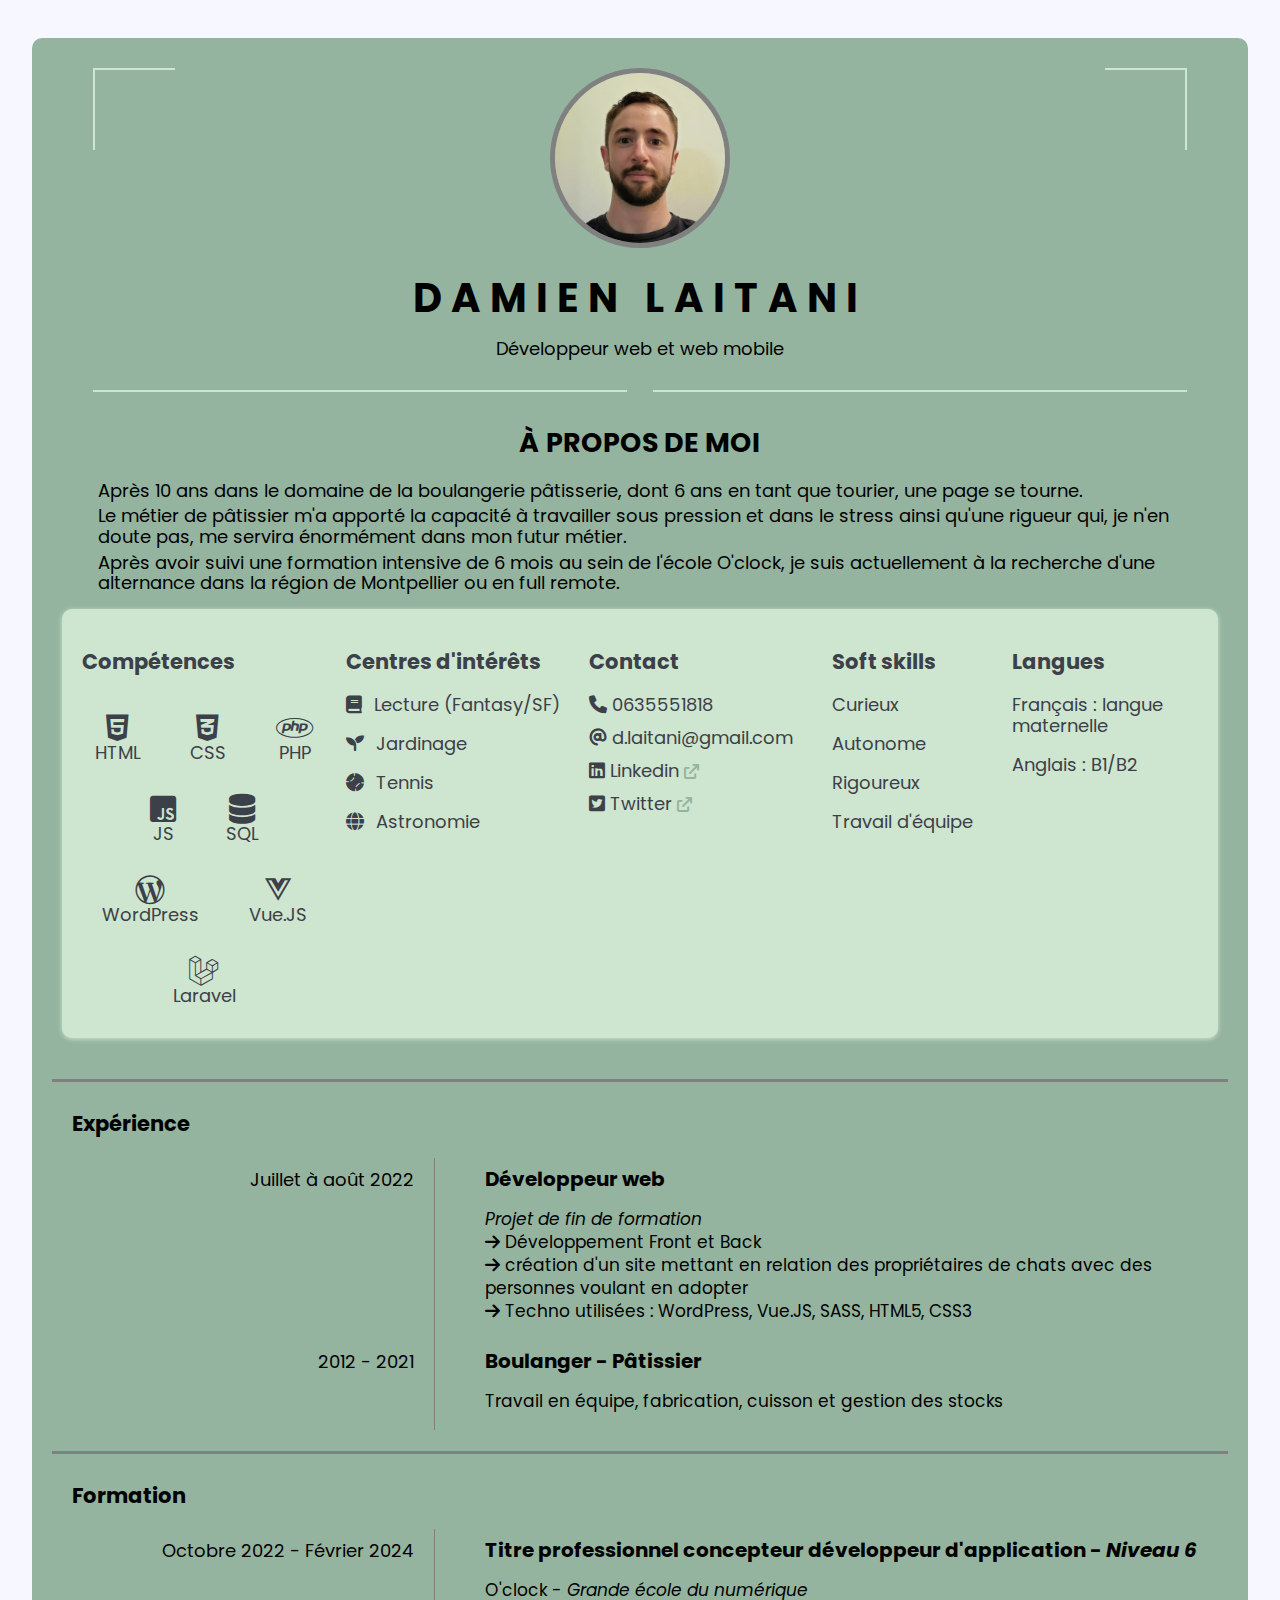
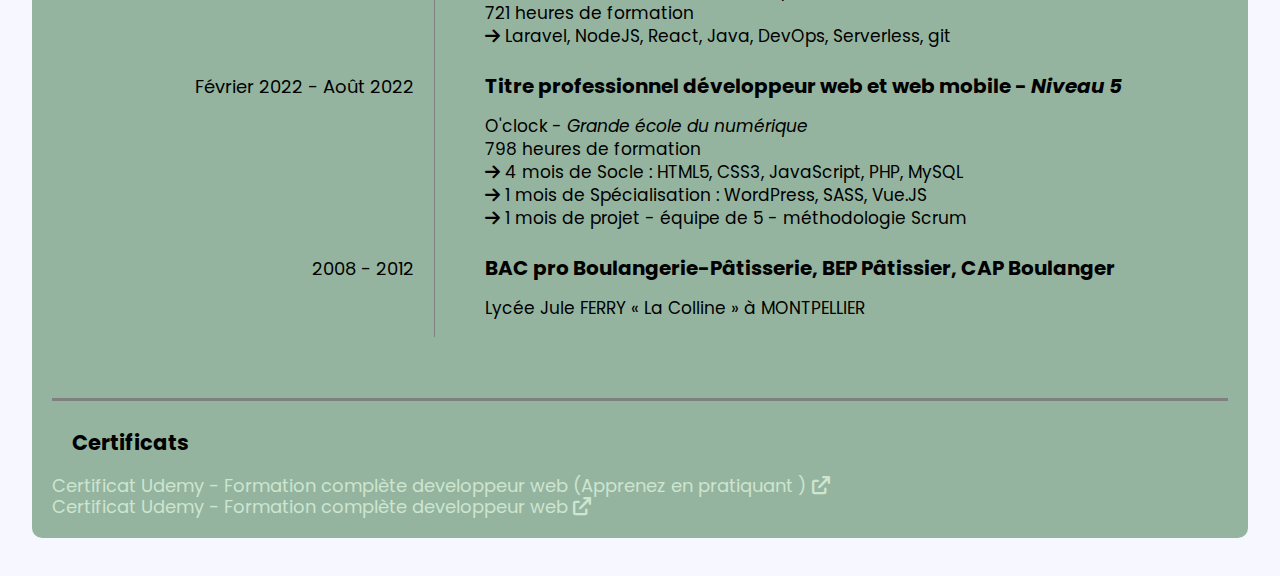
==== commit eb58c4e7: "update cv" ====
--- a/index.html
+++ b/index.html
@@ -24,7 +24,7 @@
                 <div class="coin right__coin"></div>
             </div>
             <h1 class="header__title">damien laitani</h1>
-            <p class="header__title__def">Développeur web, en formation chez O'clock</p>
+            <p class="header__title__def">Développeur web et web mobile</p>
             <div class="container__lines">
                 <span class="lines left"></span>
                 <span class="circle"></span>
@@ -32,87 +32,151 @@
             </div>
             <h2 class="header__under-title">à propos de moi</h2>
             <p class="header__under-def">
-                Après 10 ans dans le domaine de la boulangerie-pâtisserie, dont 6 ans en tant que tourier, une page se
+                Après 10 ans dans le domaine de la boulangerie pâtisserie, dont 6 ans en tant que tourier, une page se
                 tourne.
-                Mon prochain objectif ? Devenir développeur web.
+            </p>
+            <p class="header__under-def">
                 Le métier de pâtissier m'a apporté la capacité à travailler sous pression et dans le stress ainsi qu'une
                 rigueur qui, je n'en doute pas, me servira énormément dans mon futur métier.
+            </p>
+            <p class="header__under-def">
+                Après avoir suivi une formation intensive de 6 mois au sein de l'école O'clock,
+                je suis actuellement à la recherche d'une alternance dans la région de Montpellier ou en full remote.
             </p>
         </header>
         <main>
             <section class="sections middle__section">
                 <div class="middle__info competences">
                     <h3 class="section__middle__title">Compétences</h3>
-                    <p>
-                        <span class="name__language"><i class="fa-brands fa-html5"></i> HTML</span>
-                        <span class="container__bar"><span class="progress html__bar"></span></span>
-                    </p>
-                    <p>
-                        <span class="name__language"><i class="fa-brands fa-css3-alt"></i> CSS</span>
-                        <span class="container__bar"><span class="progress css__bar"></span></span>
-                    </p>
-                    <p>
-                        <span class="name__language"><i class="fa-brands fa-php"></i> PHP</span>
-                        <span class="container__bar"><span class="progress php__bar"></span></span>
-                    </p>
-                    <p>
-                        <span class="name__language"><i class="fa-brands fa-js-square"></i> JS</span>
-                        <span class="container__bar"><span class="progress js__bar"></span></span>
-                    </p>
-                    <p>
-                        <span class="name__language"><i class="fa fa-database" aria-hidden="true"></i> SQL</span>
-                        <span class="container__bar"><span class="progress js__bar"></span></span>
-                    </p>
+                    <div class="container__competences">
+                        <p>
+                            <i class="icone__competence fa-brands fa-html5"></i>
+                            <span class="name__language">HTML</span>
+                        </p>
+                        <p>
+                            <i class="icone__competence fa-brands fa-css3-alt"></i>
+                            <span class="name__language">CSS</span>
+                        </p>
+                        <p>
+                            <i class="icone__competence fa-brands fa-php"></i>
+                            <span class="name__language">PHP</span>
+                        </p>
+                        <p>
+                            <i class="icone__competence fa-brands fa-js-square"></i>
+                            <span class="name__language">JS</span>
+                        </p>
+                        <p>
+                            <i class="icone__competence fa fa-database"></i>
+                            <span class="name__language">SQL</span>
+                        </p>
+                        <p>
+                            <i class="icone__competence fa-brands fa-wordpress-simple"></i>
+                            <span class="name__language">WordPress</span>
+                        </p>
+                        <p>
+                            <i class="icone__competence fa-brands fa-vuejs"></i>
+                            <span class="name__language">Vue.JS</span>
+                        </p>
+                        <p>
+                            <i class="icone__competence fa-brands fa-laravel"></i>
+                            <span class="name__language">Laravel</span>
+                        </p>
+                    </div>
+
                 </div>
 
                 <div class="middle__info interet">
-                    <h3 class="section__middle__title">Centres d'intêrets</h3>
+                    <h3 class="section__middle__title">Centres d'intérêts</h3>
                     <p class="item"><i class="fa-solid fa-book"></i>Lecture (Fantasy/SF)</p>
                     <p class="item"><i class="fa-solid fa-seedling"></i>Jardinage</p>
-                    <p class="item"><i class="fa-solid fa-globe"></i>Voyage</p>
+                    <p class="item"><i class="fa-solid fa-baseball"></i>Tennis</p>
+                    <p class="item"><i class="fa-solid fa-globe"></i>Astronomie</p>
                 </div>
 
                 <div class="middle__info contact">
                     <h3 class="section__middle__title">Contact</h3>
                     <a href="tel:+3335551818"><i class="fa-solid fa-phone"></i> 0635551818</a>
                     <a href="mailto:d.laitani@gmail.com"><i class="fa-solid fa-at"></i> d.laitani@gmail.com</a>
-                    <a href="https://fr.linkedin.com/" target="_blank"><i class="fa-brands fa-linkedin"></i>
+                    <a href="https://www.linkedin.com/in/damien-laitani" target="_blank"><i
+                            class="fa-brands fa-linkedin"></i>
                         Linkedin <i class="fa-light fa fa-external-link"></i></a>
-                    <a href="https://twitter.com/?lang=fr" target="_blank"><i class="fa-brands fa-twitter-square"></i>
+                    <a href="https://twitter.com/DLaitani" target="_blank"><i class="fa-brands fa-twitter-square"></i>
                         Twitter <i class="fa-light fa fa-external-link"></i></a>
                 </div>
-
+                <div class="middle__info soft-skills">
+                    <h3 class="section__middle__title">Soft skills</h3>
+                    <p>Curieux</p>
+                    <p>Autonome</p>
+                    <p>Rigoureux</p>
+                    <p>Travail d'équipe</p>
+                </div>
                 <div class="middle__info language">
                     <h3 class="section__middle__title">Langues</h3>
-                    <p>anglais B1</p>
-                </div>
+                    <p>Français : langue maternelle</p>
+                    <p>Anglais : B1/B2</p>
+                </div>
+
             </section>
 
             <section class="sections main__section">
-                <h3 class="section__main__title">Expériences</h3>
-
+                <h3 class="section__main__title">Expérience</h3>
+
+                <div class="container__item">
+
+                    <p class="date">Juillet à août 2022</p>
+                    <div class="info__date works__experiences">
+                        <h4 class="section__main__under-title">Développeur web</h4>
+                        <p>
+                            <em>Projet de fin de formation</em> <br>
+                            <i class="fa-solid fa-arrow-right"></i> Développement Front et Back <br>
+                            <i class="fa-solid fa-arrow-right"></i> création d'un site mettant en relation des
+                            propriétaires de chats avec des personnes voulant en adopter <br>
+                            <i class="fa-solid fa-arrow-right"></i> Techno utilisées : WordPress, Vue.JS, SASS, HTML5,
+                            CSS3
+                        </p>
+                    </div>
+                </div>
                 <div class="container__item">
 
                     <p class="date">2012 - 2021</p>
                     <div class="info__date works__experiences">
-                        <h4 class="section__main__under-title">Boulanger-Pâtissier</h4>
-                        <p>
-                            Etant Boulanger-Pâtissier avant ma reconversion, j'ai travaillé en tant que Boulanger dans
-                            le sud de
-                            la France pendant 2 ans, puis comme Tourier (à Boulogne-Billancourt) pendant 6 ans.
-                        </p>
-                    </div>
-                </div>
-
-                <h3 class="section__main__title">Formations</h3>
+                        <h4 class="section__main__under-title">Boulanger - Pâtissier</h4>
+                        <p>
+                            Travail en équipe, fabrication, cuisson et gestion des stocks
+                        </p>
+                    </div>
+                </div>
+
+                <h3 class="section__main__title">Formation</h3>
+                <div class="container__item">
+
+                    <p class="date">Octobre 2022 - Février 2024</p>
+                    <div class="info__date formations__names">
+                        <h4 class="section__main__under-title">Titre professionnel concepteur développeur d'application
+                            - <em>Niveau 6</em></h4>
+                        <p>
+                            O'clock - <em>Grande école du numérique</em><br>
+                            721 heures de formation <br>
+                            <i class="fa-solid fa-arrow-right"></i> Laravel, NodeJS, React, Java, DevOps, Serverless,
+                            git <br>
+                        </p>
+                    </div>
+                </div>
                 <div class="container__item">
 
                     <p class="date">Février 2022 - Août 2022</p>
                     <div class="info__date formations__names">
-                        <h4 class="section__main__under-title">O'clock</h4>
-                        <p>
-                            Titre professionnel développeur web et web mobile <br>
-                            Formation Développeur web (HTML5, CSS3, PHP, JS, SQL)
+                        <h4 class="section__main__under-title">Titre professionnel développeur web et web mobile -
+                            <em>Niveau 5</em></h4>
+                        <p>
+                            O'clock - <em>Grande école du numérique</em><br>
+                            798 heures de formation <br>
+                            <i class="fa-solid fa-arrow-right"></i> 4 mois de Socle : HTML5, CSS3, JavaScript, PHP,
+                            MySQL <br>
+                            <i class="fa-solid fa-arrow-right"></i> 1 mois de Spécialisation : WordPress, SASS, Vue.JS
+                            <br>
+                            <i class="fa-solid fa-arrow-right"></i> 1 mois de projet - équipe de 5 - méthodologie Scrum
+                            <br>
                         </p>
                     </div>
                 </div>
@@ -121,23 +185,24 @@
 
                     <p class="date">2008 - 2012</p>
                     <div class="info__date formations__names">
-                        <h4 class="section__main__under-title">Lycée Jule FERRY « La Colline » à MONTPELLIER</h4>
-                        <p>
-                            BAC pro Boulangerie-Pâtisserie, BEP Pâtissier, CAP Boulanger
-                        </p>
-                    </div>
-                </div>
+                        <h4 class="section__main__under-title">BAC pro Boulangerie-Pâtisserie, BEP Pâtissier, CAP
+                            Boulanger</h4>
+                        <p>
+                            Lycée Jule FERRY « La Colline » à MONTPELLIER
+                        </p>
+                    </div>
+                </div>
+            </section>
+            <section class="sections last__section">
+                <h3 class="section__main__title">Certificats</h3>
+                <a class="certif__item" href="./images/certificat1.jpg" target="_blank">Certificat Udemy - Formation
+                    complète developpeur
+                    web (Apprenez en pratiquant ) <i class="fa fa-external-link"></i></a>
+                <a class="certif__item" href="./images/certificat2.jpg" target="_blank">Certificat Udemy - Formation
+                    complète developpeur
+                    web <i class="fa fa-external-link"></i></a>
             </section>
         </main>
-        <footer class="footer">
-            <h3 class="footer__title">Certificats</h3>
-            <a class="footer__item" href="./images/certificat1.jpg" target="_blank">Certificat Udemy - Formation
-                complète developpeur
-                web (Apprenez en pratiquant ) <i class="fa fa-external-link"></i></a>
-            <a class="footer__item" href="./images/certificat2.jpg" target="_blank">Certificat Udemy - Formation
-                complète developpeur
-                web <i class="fa fa-external-link"></i></a>
-        </footer>
     </div>
 
 </body>
--- a/CSS/style.css
+++ b/CSS/style.css
@@ -1,28 +1,29 @@
 html {
     font-size: 62.5%;
-    --background_fond: #3c4048;
-    --background_color-light: #e8dcdc;
-}
-
+    --background_fond: #CEE5D0;
+    --color_font: #3c4048;
+    --background_color-light: #94B49F;
+}
 
 body {
     font-size: 1.8rem;
     font-family: 'Poppins', sans-serif;
-    background-color: var(--background_fond);
+    background-color: #F7F7FF;
 }
 
 a:hover {
     opacity: 0.5;
 }
 
+.container {
+    width: 95%;
+    margin: 3% auto;
+    border-radius: 1rem;
+    background-color: var(--background_color-light);
+}
+
+
 /* Style du HEADER */
-
-.container {
-    width: 90%;
-    margin: 3rem auto;
-    background-color: var(--background_color-light);
-}
-
 .header {
     width: 90%;
     margin: auto;
@@ -59,6 +60,7 @@
 .header__title {
     margin-bottom: 0;
     letter-spacing: 1rem;
+    font-size: 4rem;
 }
 
 .header__title,
@@ -68,7 +70,8 @@
 
 
 .header__under-def {
-    text-align: center;
+    text-align: left;
+    margin: 0.5rem;
 }
 
 .container__lines {
@@ -105,33 +108,48 @@
     animation: animCircle 2s ease-out 1.5s forwards;
 }
 
+
 /* Style du middle__section */
-
 .middle__section {
     display: flex;
     flex-wrap: nowrap;
+    width: 95%;
+    margin: auto;
     column-gap: 2rem;
+    border-radius: 1rem;
+    box-sizing: border-box;
+    box-shadow: 0px 1px 5px var(--background_fond);
     background-color: var(--background_fond);
-    color: var(--background_color-light);
+    color: var(--color_font);
+}
+
+.container__competences {
+    display: flex;
+    flex-wrap: wrap;
+    column-gap: 5rem;
+    justify-content: center;
+    align-items: flex-end;
 }
 
 .competences {
-    /* flex: 2; */
+    flex: 2;
     width: calc(100%/2);
 }
 
 .interet {
-    /* flex: 1;   */
-    width: calc(100%/4);
+    width: calc(100%/6);
 }
 
 .contact {
-    /* flex: 1;   */
-    width: calc(100%/4);    
-}
+    width: calc(100%/6);    
+}
+
 .language {
-    /* flex: 0.5;   */
     width: calc(100%/6);    
+}
+
+.soft-skills {
+    width: calc(100%/8);    
 }
 
 .section__middle__title,
@@ -142,12 +160,25 @@
 
 .competences p {
     display: flex;
-    justify-content: space-between;
+    flex-direction: column;
+    align-items: center;
     margin-bottom: 1.2rem;
+}
+
+.competences p .icone__competence {
+    font-size: 5rem;
 }
 
 .item {
     text-align: left;
+}
+
+.item img {
+    width: 3rem;
+}
+
+.item .img__tennis {
+    width: 6rem;
 }
 
 .container__bar {
@@ -190,7 +221,7 @@
 .contact a {
     display: block;
     max-width: max-content;
-    color: white;
+    color: var(--color_font);
     text-decoration: none;
     margin-bottom: 1.2rem;
 }
@@ -200,8 +231,8 @@
     font-size: 1.5rem;
 }
 
+
 /* style du main__section*/
-
 .container__item {
     display: flex;
     align-items: baseline;
@@ -211,6 +242,7 @@
 .date {
     flex: 1;
     margin: 0;
+    text-align: right;
 }
 
 .info__date {
@@ -222,7 +254,8 @@
 }
 
 .info__date p {
-    font-size: 1.5rem;
+    font-size: 1.7rem;
+    line-height: 2.3rem;
 }
 
 .sections {
@@ -233,48 +266,44 @@
 .section__main__title {
     text-align: left;
     padding-left: 2rem;
-}
-
-.section__main__title:not(:first-child) {
     border-top: 3px solid grey;
     padding-top: 3rem;
 }
 
 .section__main__under-title {
     margin: 1rem 0;
-}
-
-/* Footer */
-footer {
+    font-size: 2rem;
+}
+
+
+/* last__section */
+.last__section {
+    display: flex;
+    flex-direction: column;
     padding: 2rem;
-    font-size: 1.5rem;
-}
-
-.footer__title {
-    border-top: 3px solid grey;
-    padding-top: 3rem;
-    padding-left: 2rem;
-}
-
-.footer__item {
+}
+
+.certif__item {
     display: block;
     text-decoration: none;
     max-width: max-content;
-}
-
-.footer .fa-external-link {
     color: var(--background_fond);
 }
+
+.container__certif,
+.container__contact {
+    flex: 1;
+}
+
 /* Animations */
-
 @keyframes animLines {
     0% {
         transform: scaleX(0);
-        /* opacity: .1; */
+        opacity: .1;
     }
     
     100% {
-        /* opacity: 1; */
+        opacity: 1;
         transform: scaleX(1);
     }
 }
@@ -310,35 +339,54 @@
     }
 }
 
-
+/* Rsponsive design */
 @media screen and (max-width: 1450px) {
     .middle__section {
         flex-wrap: wrap;
         justify-content: space-between;
         align-items: baseline;
     }
-    .language {
-        /* flex: 0.5;   */
-        width: calc(100%/4);    
-    }
-}
-
-@media screen and (max-width: 1150px) {
+
+    .soft-skills {
+        width: calc(100%/7);
+    }
+
+    .contact,
+    .interet {
+        width: calc(100%/5);
+    }
+
+    .competences p .icone__competence {
+        font-size: 3rem;
+    }
+}
+
+@media screen and (max-width: 1150px) {  
+    .middle__info {
+        width: 47%;
+    }
+
+}
+
+@media screen and (max-width: 740px) {
+    .header__title {
+        font-size: 3rem;
+    }
     
-    .middle__info {
-        width: 30rem;
-    }
-}
-
-@media screen and (max-width: 740px) {
     .header__under-def {
         font-size: 1.5rem;
     }
+
     .middle__section {
         justify-content: center;
     }
+
     .middle__info {
         width: 100%;
     }
 
+    .info__date p {
+        font-size: 1.5rem;
+    }
+
 }